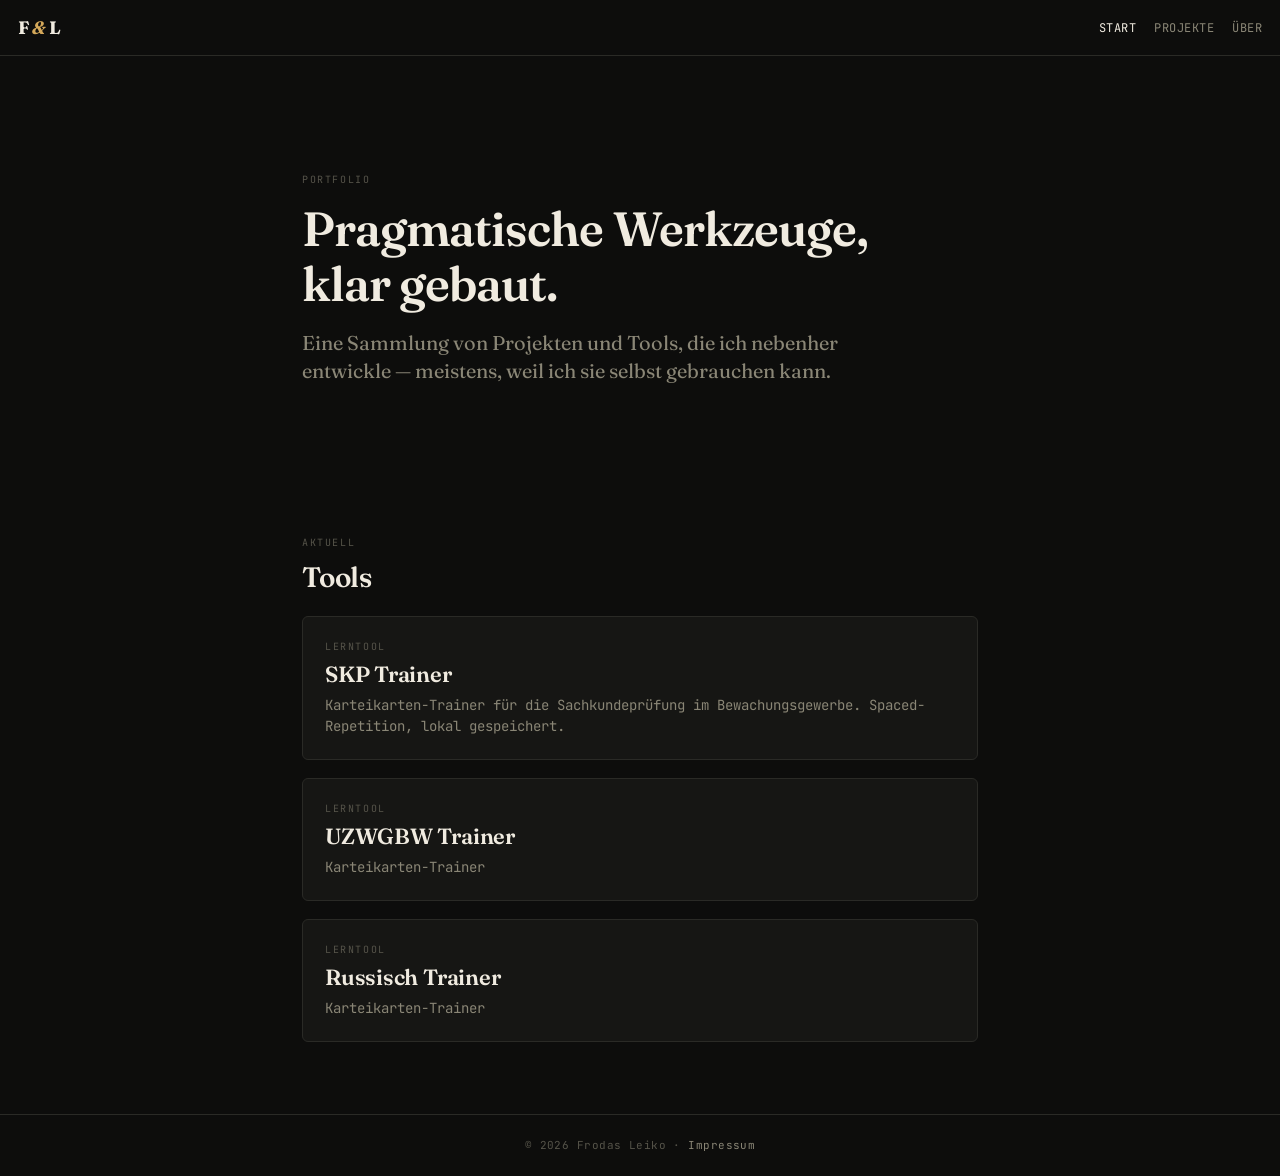
==== index.html @ 2802de83 "Little change on index.html and Added uzwgbw-trainer" ====
<!DOCTYPE html>
<html lang="de">
<head>
  <meta charset="UTF-8">
  <meta name="viewport" content="width=device-width, initial-scale=1.0, viewport-fit=cover">
  <meta name="theme-color" content="#0d0d0c">
  <title>Frodas Leiko — Portfolio</title>
  <meta name="description" content="Portfolio und Tools von Frodas Leiko.">
  <link rel="stylesheet" href="assets/css/main.css">
</head>
<body>

  <header class="site-header">
    <a href="index.html" class="brand">F <span class="ampersand">&amp;</span> L</a>
    <nav class="site-nav">
      <a href="index.html" class="active">Start</a>
      <a href="projects.html">Projekte</a>
      <a href="about.html">Über</a>
    </nav>
  </header>

  <main class="site-main">

    <section class="hero">
      <span class="label">Portfolio</span>
      <h1>Pragmatische Werkzeuge,<br>klar gebaut.</h1>
      <p class="lead">
        Eine Sammlung von Projekten und Tools, die ich nebenher entwickle —
        meistens, weil ich sie selbst gebrauchen kann.
      </p>
    </section>

    <section>
      <span class="label">Aktuell</span>
      <h2 style="margin-top: var(--s-2); margin-bottom: var(--s-5);">Tools</h2>

      <div class="grid grid-3">

        <a href="tools/skp-trainer.html" class="card-link">
          <span class="label">Lerntool</span>
          <h3>SKP Trainer</h3>
          <p>Karteikarten-Trainer für die Sachkundeprüfung im Bewachungsgewerbe. Spaced-Repetition, lokal gespeichert.</p>
        </a>

        <a href="tools/uzwgbw-trainer.html" class="card-link">
          <span class="label">Lerntool</span>
          <h3>UZWGBW Trainer</h3>
          <p>Karteikarten-Trainer</p>
        </a>

        <a href="tools/Russisch_Trainer.html" class="card-link">
          <span class="label">Lerntool</span>
          <h3>Russisch Trainer</h3>
          <p>Karteikarten-Trainer</p>
        </a>
        
      </div>
    </section>

  </main>

  <footer class="site-footer">
    © 2026 Frodas Leiko · <a href="about.html">Impressum</a>
  </footer>

</body>
</html>
---- assets/css/main.css ----
/* ============================================================
   PORTFOLIO — main.css
   Single source of truth für Design-Tokens und Komponenten.
   ============================================================ */

@import url('https://fonts.googleapis.com/css2?family=JetBrains+Mono:wght@400;500;700&family=Fraunces:opsz,wght@9..144,400;9..144,600;9..144,700&display=swap');

/* ============================================================
   1. DESIGN TOKENS
   ============================================================ */
:root {
  /* Farben */
  --bg:         #0d0d0c;
  --bg-card:    #161614;
  --bg-elev:    #1f1f1c;
  --line:       #2a2a26;

  --text:       #f0ebe0;
  --text-dim:   #8a8676;
  --text-faint: #56544a;

  --accent:     #d4a85a;
  --green:      #7fb069;
  --yellow:     #e8b339;
  --red:        #c95a4f;

  /* Typografie */
  --serif: 'Fraunces', Georgia, serif;
  --mono:  'JetBrains Mono', ui-monospace, monospace;

  /* Abstände — 4px-Raster */
  --s-1:  4px;
  --s-2:  8px;
  --s-3:  14px;
  --s-4:  18px;
  --s-5:  22px;
  --s-6:  28px;
  --s-7:  44px;
  --s-8:  72px;

  /* Radien */
  --r-sm: 4px;
  --r-md: 6px;
  --r-lg: 16px;

  /* Layout */
  --content-max: 720px;
  --reading-max: 540px;
}

/* ============================================================
   2. RESET & BASE
   ============================================================ */
*, *::before, *::after {
  box-sizing: border-box;
  margin: 0;
  padding: 0;
  -webkit-tap-highlight-color: transparent;
}

html {
  background: var(--bg);
  color: var(--text);
  font-family: var(--mono);
  font-size: 16px;
  line-height: 1.5;
  -webkit-font-smoothing: antialiased;
  -moz-osx-font-smoothing: grayscale;
}

body {
  min-height: 100vh;
  padding: env(safe-area-inset-top) env(safe-area-inset-right) env(safe-area-inset-bottom) env(safe-area-inset-left);
  display: flex;
  flex-direction: column;
}

img, svg {
  display: block;
  max-width: 100%;
  height: auto;
}

a {
  color: var(--accent);
  text-decoration: none;
  border-bottom: 1px solid transparent;
  transition: border-color 0.15s;
}
a:hover, a:focus {
  border-bottom-color: var(--accent);
}

::selection {
  background: var(--accent);
  color: var(--bg);
}

/* ============================================================
   3. TYPOGRAFIE
   ============================================================ */
h1, h2, h3, h4 {
  font-family: var(--serif);
  font-weight: 600;
  letter-spacing: -0.02em;
  line-height: 1.15;
}

h1 { font-size: clamp(32px, 7vw, 48px); }
h2 { font-size: clamp(24px, 5vw, 28px); }
h3 { font-size: 22px; letter-spacing: -0.01em; }
h4 { font-size: 18px; }

p { margin-bottom: var(--s-3); }
p:last-child { margin-bottom: 0; }

.lead {
  font-family: var(--serif);
  font-size: 20px;
  line-height: 1.4;
  color: var(--text-dim);
  font-weight: 400;
}

.label {
  font-family: var(--mono);
  font-size: 10px;
  font-weight: 400;
  letter-spacing: 0.16em;
  text-transform: uppercase;
  color: var(--text-faint);
}

.tag {
  display: inline-block;
  font-family: var(--mono);
  font-size: 9px;
  font-weight: 400;
  letter-spacing: 0.18em;
  text-transform: uppercase;
  color: var(--accent);
  border: 1px solid var(--accent);
  padding: 3px 8px;
  border-radius: var(--r-sm);
}

.dim { color: var(--text-dim); }
.faint { color: var(--text-faint); }

/* ============================================================
   4. LAYOUT
   ============================================================ */
.site-header {
  display: flex;
  align-items: center;
  justify-content: space-between;
  padding: var(--s-3) var(--s-4);
  border-bottom: 1px solid var(--line);
  flex-shrink: 0;
}

.brand {
  font-family: var(--serif);
  font-weight: 700;
  font-size: 18px;
  letter-spacing: -0.02em;
  color: var(--text);
  border: none;
}
.brand .ampersand {
  color: var(--accent);
  font-style: italic;
}

.site-nav {
  display: flex;
  gap: var(--s-4);
}
.site-nav a {
  font-family: var(--mono);
  font-size: 12px;
  letter-spacing: 0.04em;
  color: var(--text-dim);
  text-transform: uppercase;
  border: none;
}
.site-nav a:hover,
.site-nav a.active {
  color: var(--text);
}

.site-main {
  flex: 1;
  width: 100%;
  max-width: var(--content-max);
  margin: 0 auto;
  padding: var(--s-7) var(--s-5);
}

.site-main.reading {
  max-width: var(--reading-max);
}

.site-footer {
  padding: var(--s-5) var(--s-4);
  border-top: 1px solid var(--line);
  font-size: 11px;
  color: var(--text-faint);
  text-align: center;
  letter-spacing: 0.04em;
}
.site-footer a {
  color: var(--text-dim);
  border: none;
}

section + section {
  margin-top: var(--s-8);
}

/* Hero */
.hero {
  padding: var(--s-7) 0 var(--s-8);
}
.hero .label {
  margin-bottom: var(--s-3);
  display: block;
}
.hero h1 {
  margin-bottom: var(--s-4);
}
.hero .lead {
  max-width: var(--reading-max);
}

/* ============================================================
   5. KOMPONENTEN
   ============================================================ */

/* --- Card --- */
.card {
  background: var(--bg-card);
  border: 1px solid var(--line);
  border-radius: var(--r-md);
  padding: var(--s-5);
}

.card-link {
  display: block;
  background: var(--bg-card);
  border: 1px solid var(--line);
  border-radius: var(--r-md);
  padding: var(--s-5);
  color: var(--text);
  transition: border-color 0.15s, background 0.15s;
}
.card-link:hover,
.card-link:focus {
  border-color: var(--text-dim);
  background: var(--bg-elev);
}

.card-link .label {
  margin-bottom: var(--s-2);
  display: block;
}
.card-link h3 {
  margin-bottom: var(--s-2);
}
.card-link p {
  color: var(--text-dim);
  font-size: 14px;
  line-height: 1.5;
}

/* --- Button --- */
.btn {
  display: inline-block;
  background: var(--accent);
  color: var(--bg);
  border: none;
  padding: var(--s-3) var(--s-5);
  font-family: var(--mono);
  font-size: 14px;
  font-weight: 700;
  letter-spacing: 0.08em;
  text-transform: uppercase;
  border-radius: var(--r-md);
  cursor: pointer;
  text-align: center;
  transition: opacity 0.15s;
}
.btn:active { opacity: 0.8; }
.btn:disabled { opacity: 0.3; cursor: not-allowed; }

.btn-secondary {
  background: transparent;
  color: var(--text);
  border: 1px solid var(--line);
}
.btn-secondary:hover,
.btn-secondary:focus {
  border-color: var(--text-dim);
}

.btn-block { display: block; width: 100%; }

/* --- Chip / Pill --- */
.chip {
  display: inline-block;
  background: transparent;
  border: 1px solid var(--line);
  color: var(--text-dim);
  padding: var(--s-2) var(--s-3);
  font-family: var(--mono);
  font-size: 12px;
  border-radius: var(--r-sm);
  cursor: pointer;
}
.chip.active {
  border-color: var(--accent);
  color: var(--accent);
}

/* --- Input --- */
.input {
  width: 100%;
  background: var(--bg-card);
  border: 1px solid var(--line);
  color: var(--text);
  font-family: var(--mono);
  font-size: 16px;
  padding: var(--s-3) var(--s-4);
  border-radius: var(--r-md);
  outline: none;
  transition: border-color 0.15s;
}
.input:focus { border-color: var(--text-dim); }

/* --- Project Grid --- */
.grid {
  display: grid;
  gap: var(--s-4);
}
.grid-2 { grid-template-columns: 1fr; }

@media (min-width: 640px) {
  .grid-2 { grid-template-columns: 1fr 1fr; }
}

/* --- List --- */
.list-plain {
  list-style: none;
}
.list-plain li {
  padding: var(--s-3) 0;
  border-bottom: 1px solid var(--line);
}
.list-plain li:last-child {
  border-bottom: none;
}

/* --- Inline metadata --- */
.meta {
  display: flex;
  flex-wrap: wrap;
  gap: var(--s-3);
  font-size: 11px;
  color: var(--text-faint);
  text-transform: uppercase;
  letter-spacing: 0.08em;
}

/* ============================================================
   6. UTILITIES
   ============================================================ */
.stack-1 > * + * { margin-top: var(--s-1); }
.stack-2 > * + * { margin-top: var(--s-2); }
.stack-3 > * + * { margin-top: var(--s-3); }
.stack-4 > * + * { margin-top: var(--s-4); }
.stack-5 > * + * { margin-top: var(--s-5); }
.stack-6 > * + * { margin-top: var(--s-6); }

.text-center { text-align: center; }
.hidden { display: none !important; }

/* ============================================================
   7. RESPONSIVE
   ============================================================ */
@media (min-width: 600px) {
  .site-main {
    padding: var(--s-8) var(--s-5);
  }
}
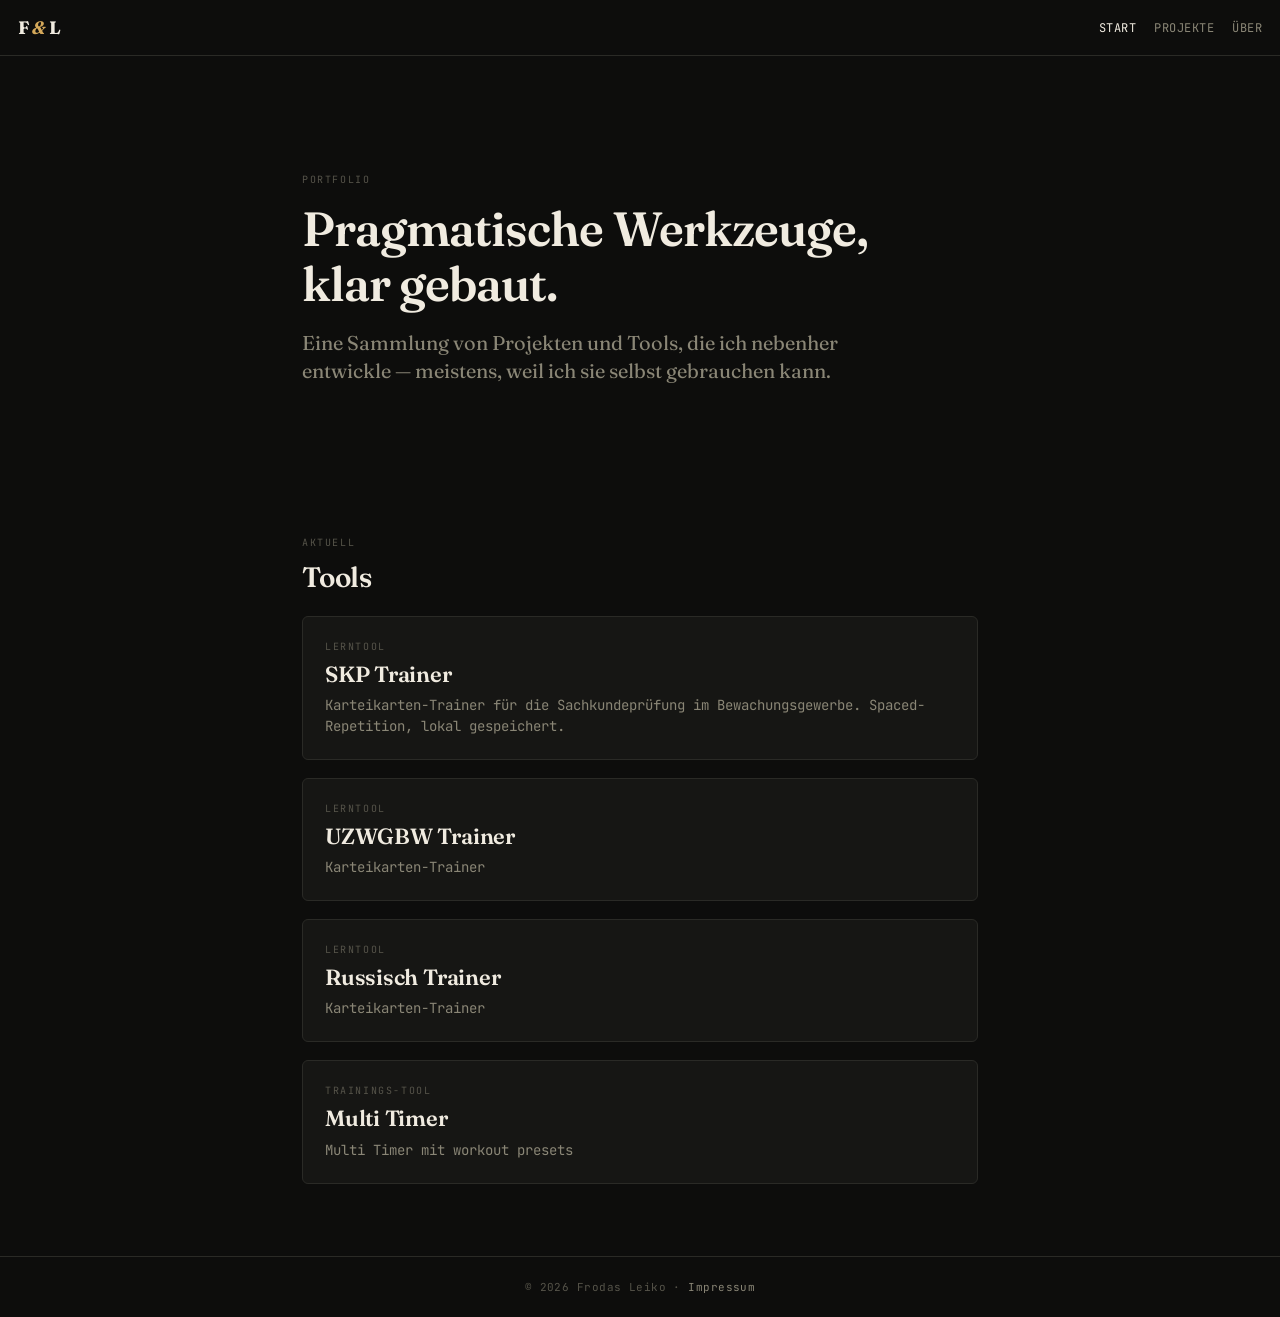
==== commit b50249e7: "Added multi-timer.html. And added to index.html" ====
--- a/index.html
+++ b/index.html
@@ -34,7 +34,7 @@
       <span class="label">Aktuell</span>
       <h2 style="margin-top: var(--s-2); margin-bottom: var(--s-5);">Tools</h2>
 
-      <div class="grid grid-3">
+      <div class="grid grid-4">
 
         <a href="tools/skp-trainer.html" class="card-link">
           <span class="label">Lerntool</span>
@@ -54,6 +54,12 @@
           <p>Karteikarten-Trainer</p>
         </a>
         
+        <a href="tools/multi-timer.html" class="card-link">
+          <span class="label">Trainings-Tool</span>
+          <h3>Multi Timer</h3>
+          <p>Multi Timer mit workout presets</p>
+        </a>
+        
       </div>
     </section>
 
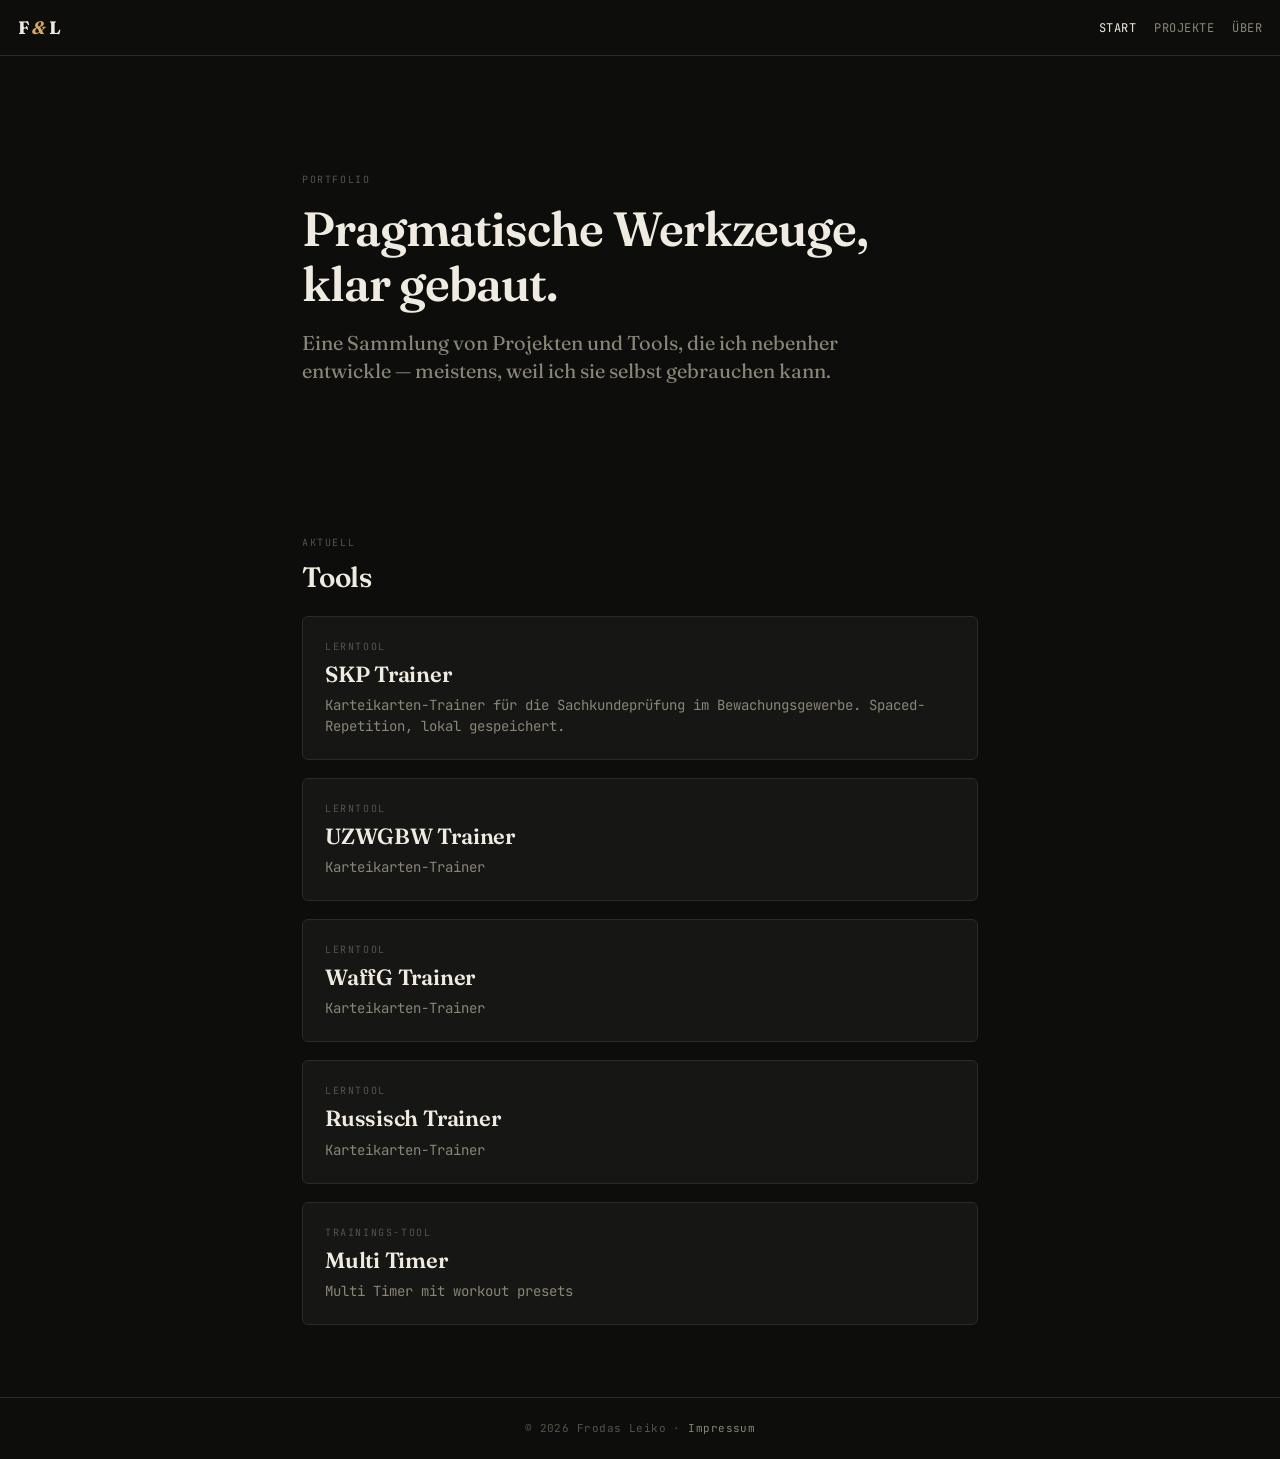
==== commit bc4ee875: "Added waffg-trainer.htmlnand updated index.html." ====
--- a/index.html
+++ b/index.html
@@ -34,7 +34,7 @@
       <span class="label">Aktuell</span>
       <h2 style="margin-top: var(--s-2); margin-bottom: var(--s-5);">Tools</h2>
 
-      <div class="grid grid-4">
+      <div class="grid grid-5">
 
         <a href="tools/skp-trainer.html" class="card-link">
           <span class="label">Lerntool</span>
@@ -45,6 +45,12 @@
         <a href="tools/uzwgbw-trainer.html" class="card-link">
           <span class="label">Lerntool</span>
           <h3>UZWGBW Trainer</h3>
+          <p>Karteikarten-Trainer</p>
+        </a>
+        
+        <a href="tools/waffg-trainer.html" class="card-link">
+          <span class="label">Lerntool</span>
+          <h3>WaffG Trainer</h3>
           <p>Karteikarten-Trainer</p>
         </a>
 
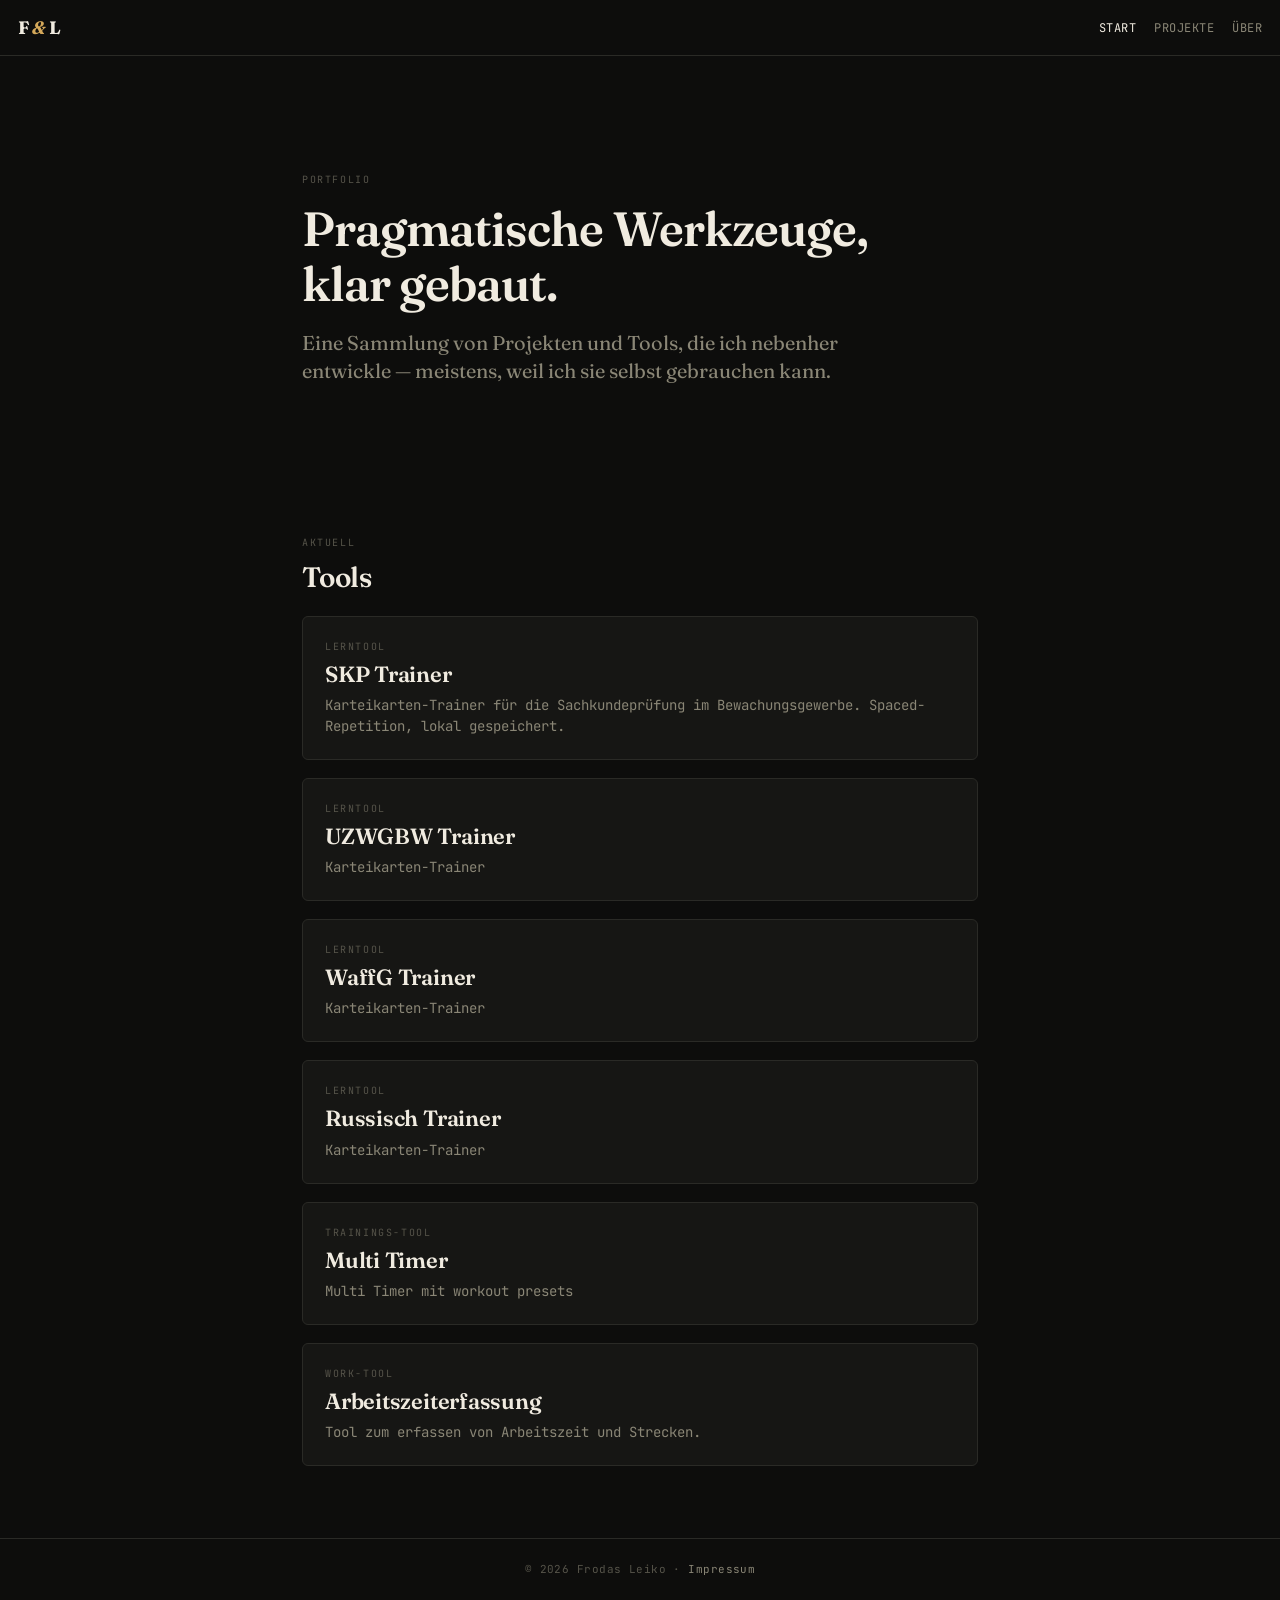
==== commit 88dfe020: "Added arbeitszeiterfassung.html and updated index." ====
--- a/index.html
+++ b/index.html
@@ -34,7 +34,7 @@
       <span class="label">Aktuell</span>
       <h2 style="margin-top: var(--s-2); margin-bottom: var(--s-5);">Tools</h2>
 
-      <div class="grid grid-5">
+      <div class="grid grid-6">
 
         <a href="tools/skp-trainer.html" class="card-link">
           <span class="label">Lerntool</span>
@@ -66,6 +66,12 @@
           <p>Multi Timer mit workout presets</p>
         </a>
         
+        <a href="tools/arbeitszeiterfassung.html" class="card-link">
+          <span class="label">Work-Tool</span>
+          <h3>Arbeitszeiterfassung</h3>
+          <p>Tool zum erfassen von Arbeitszeit und Strecken.</p>
+        </a>
+        
       </div>
     </section>
 
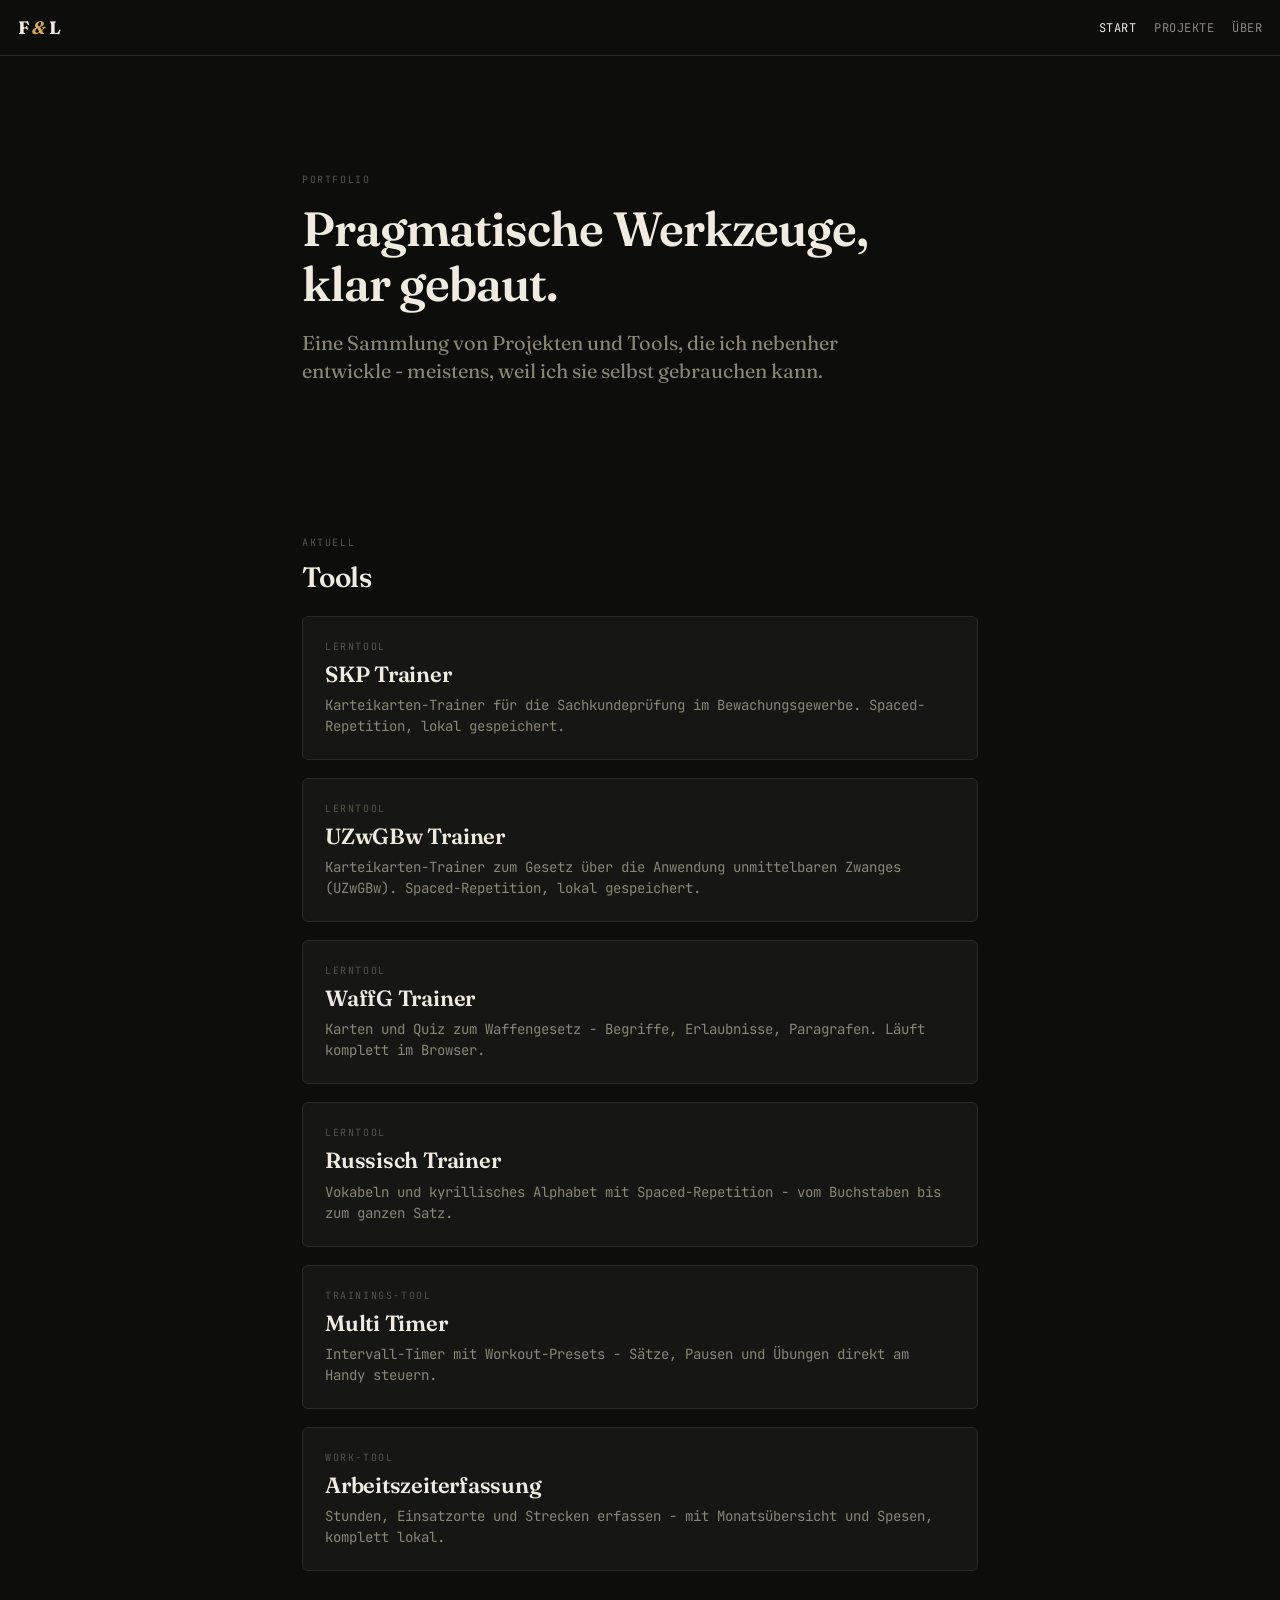
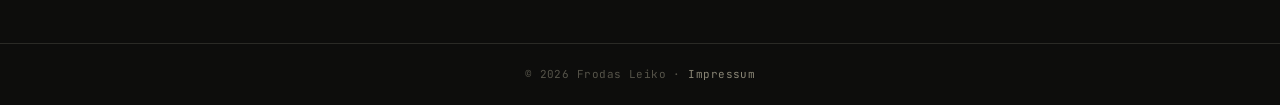
==== commit dc8c7ba6: "Tools in Website integriert, erster Produktiv-Stand - Zurück-Buttons (← zur Startseite) in alle sech" ====
--- a/index.html
+++ b/index.html
@@ -4,7 +4,7 @@
   <meta charset="UTF-8">
   <meta name="viewport" content="width=device-width, initial-scale=1.0, viewport-fit=cover">
   <meta name="theme-color" content="#0d0d0c">
-  <title>Frodas Leiko — Portfolio</title>
+  <title>Frodas Leiko - Portfolio</title>
   <meta name="description" content="Portfolio und Tools von Frodas Leiko.">
   <link rel="stylesheet" href="assets/css/main.css">
 </head>
@@ -25,7 +25,7 @@
       <span class="label">Portfolio</span>
       <h1>Pragmatische Werkzeuge,<br>klar gebaut.</h1>
       <p class="lead">
-        Eine Sammlung von Projekten und Tools, die ich nebenher entwickle —
+        Eine Sammlung von Projekten und Tools, die ich nebenher entwickle -
         meistens, weil ich sie selbst gebrauchen kann.
       </p>
     </section>
@@ -44,32 +44,32 @@
 
         <a href="tools/uzwgbw-trainer.html" class="card-link">
           <span class="label">Lerntool</span>
-          <h3>UZWGBW Trainer</h3>
-          <p>Karteikarten-Trainer</p>
+          <h3>UZwGBw Trainer</h3>
+          <p>Karteikarten-Trainer zum Gesetz über die Anwendung unmittelbaren Zwanges (UZwGBw). Spaced-Repetition, lokal gespeichert.</p>
         </a>
         
         <a href="tools/waffg-trainer.html" class="card-link">
           <span class="label">Lerntool</span>
           <h3>WaffG Trainer</h3>
-          <p>Karteikarten-Trainer</p>
+          <p>Karten und Quiz zum Waffengesetz - Begriffe, Erlaubnisse, Paragrafen. Läuft komplett im Browser.</p>
         </a>
 
-        <a href="tools/Russisch_Trainer.html" class="card-link">
+        <a href="tools/russisch-trainer.html" class="card-link">
           <span class="label">Lerntool</span>
           <h3>Russisch Trainer</h3>
-          <p>Karteikarten-Trainer</p>
+          <p>Vokabeln und kyrillisches Alphabet mit Spaced-Repetition - vom Buchstaben bis zum ganzen Satz.</p>
         </a>
         
         <a href="tools/multi-timer.html" class="card-link">
           <span class="label">Trainings-Tool</span>
           <h3>Multi Timer</h3>
-          <p>Multi Timer mit workout presets</p>
+          <p>Intervall-Timer mit Workout-Presets - Sätze, Pausen und Übungen direkt am Handy steuern.</p>
         </a>
         
         <a href="tools/arbeitszeiterfassung.html" class="card-link">
           <span class="label">Work-Tool</span>
           <h3>Arbeitszeiterfassung</h3>
-          <p>Tool zum erfassen von Arbeitszeit und Strecken.</p>
+          <p>Stunden, Einsatzorte und Strecken erfassen - mit Monatsübersicht und Spesen, komplett lokal.</p>
         </a>
         
       </div>
@@ -78,7 +78,7 @@
   </main>
 
   <footer class="site-footer">
-    © 2026 Frodas Leiko · <a href="about.html">Impressum</a>
+    © 2026 Frodas Leiko · <a href="about.html#impressum">Impressum</a>
   </footer>
 
 </body>
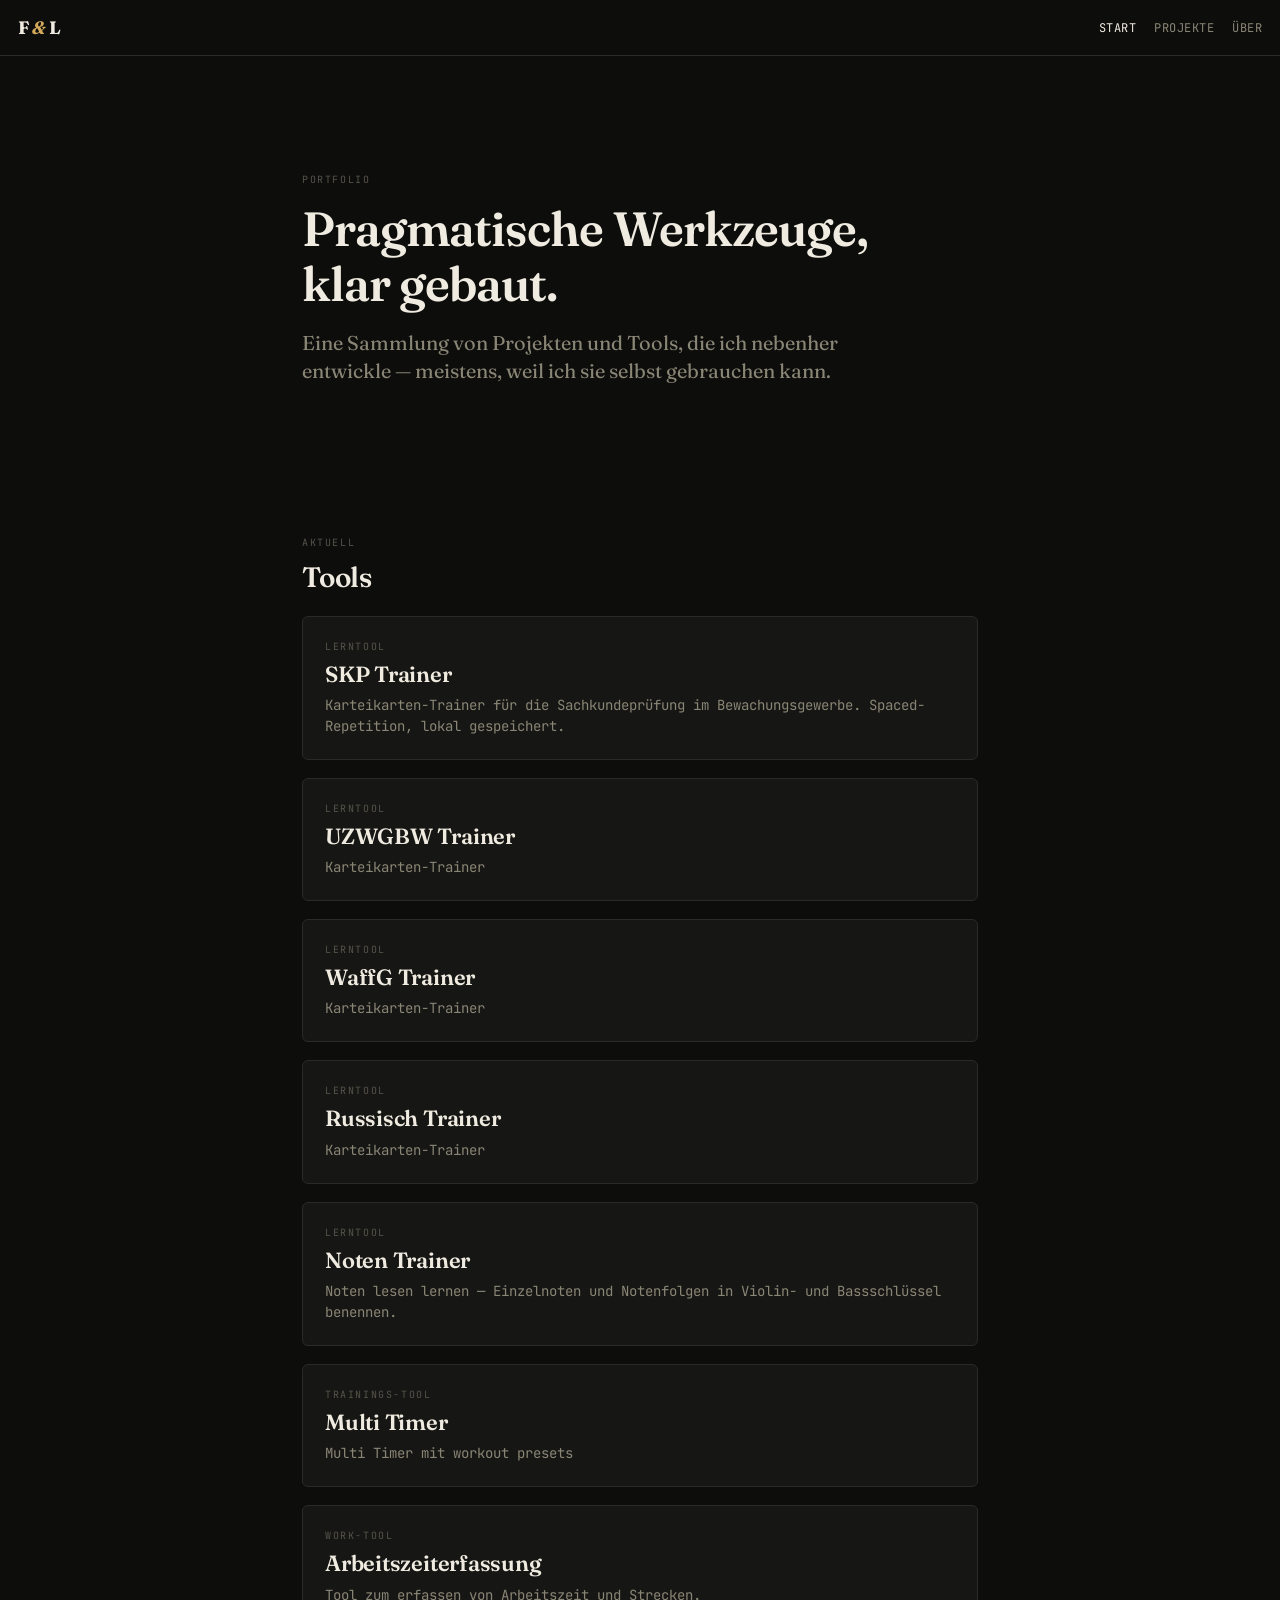
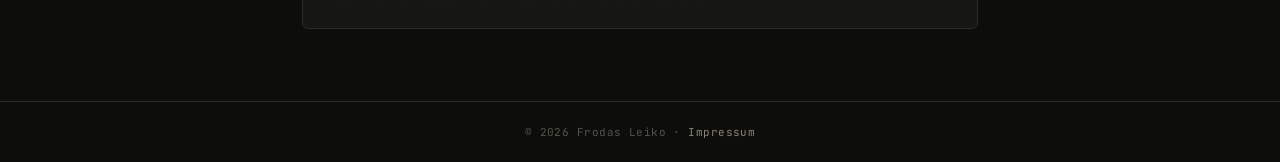
==== commit a72205d3: "added noten-trainer.html" ====
--- a/index.html
+++ b/index.html
@@ -4,7 +4,7 @@
   <meta charset="UTF-8">
   <meta name="viewport" content="width=device-width, initial-scale=1.0, viewport-fit=cover">
   <meta name="theme-color" content="#0d0d0c">
-  <title>Frodas Leiko - Portfolio</title>
+  <title>Frodas Leiko — Portfolio</title>
   <meta name="description" content="Portfolio und Tools von Frodas Leiko.">
   <link rel="stylesheet" href="assets/css/main.css">
 </head>
@@ -25,7 +25,7 @@
       <span class="label">Portfolio</span>
       <h1>Pragmatische Werkzeuge,<br>klar gebaut.</h1>
       <p class="lead">
-        Eine Sammlung von Projekten und Tools, die ich nebenher entwickle -
+        Eine Sammlung von Projekten und Tools, die ich nebenher entwickle —
         meistens, weil ich sie selbst gebrauchen kann.
       </p>
     </section>
@@ -44,32 +44,38 @@
 
         <a href="tools/uzwgbw-trainer.html" class="card-link">
           <span class="label">Lerntool</span>
-          <h3>UZwGBw Trainer</h3>
-          <p>Karteikarten-Trainer zum Gesetz über die Anwendung unmittelbaren Zwanges (UZwGBw). Spaced-Repetition, lokal gespeichert.</p>
+          <h3>UZWGBW Trainer</h3>
+          <p>Karteikarten-Trainer</p>
         </a>
         
         <a href="tools/waffg-trainer.html" class="card-link">
           <span class="label">Lerntool</span>
           <h3>WaffG Trainer</h3>
-          <p>Karten und Quiz zum Waffengesetz - Begriffe, Erlaubnisse, Paragrafen. Läuft komplett im Browser.</p>
+          <p>Karteikarten-Trainer</p>
         </a>
 
-        <a href="tools/russisch-trainer.html" class="card-link">
+        <a href="tools/Russisch_Trainer.html" class="card-link">
           <span class="label">Lerntool</span>
           <h3>Russisch Trainer</h3>
-          <p>Vokabeln und kyrillisches Alphabet mit Spaced-Repetition - vom Buchstaben bis zum ganzen Satz.</p>
+          <p>Karteikarten-Trainer</p>
+        </a>
+
+        <a href="tools/noten-trainer.html" class="card-link">
+          <span class="label">Lerntool</span>
+          <h3>Noten Trainer</h3>
+          <p>Noten lesen lernen — Einzelnoten und Notenfolgen in Violin- und Bassschlüssel benennen.</p>
         </a>
         
         <a href="tools/multi-timer.html" class="card-link">
           <span class="label">Trainings-Tool</span>
           <h3>Multi Timer</h3>
-          <p>Intervall-Timer mit Workout-Presets - Sätze, Pausen und Übungen direkt am Handy steuern.</p>
+          <p>Multi Timer mit workout presets</p>
         </a>
         
         <a href="tools/arbeitszeiterfassung.html" class="card-link">
           <span class="label">Work-Tool</span>
           <h3>Arbeitszeiterfassung</h3>
-          <p>Stunden, Einsatzorte und Strecken erfassen - mit Monatsübersicht und Spesen, komplett lokal.</p>
+          <p>Tool zum erfassen von Arbeitszeit und Strecken.</p>
         </a>
         
       </div>
@@ -78,7 +84,7 @@
   </main>
 
   <footer class="site-footer">
-    © 2026 Frodas Leiko · <a href="about.html#impressum">Impressum</a>
+    © 2026 Frodas Leiko · <a href="about.html">Impressum</a>
   </footer>
 
 </body>
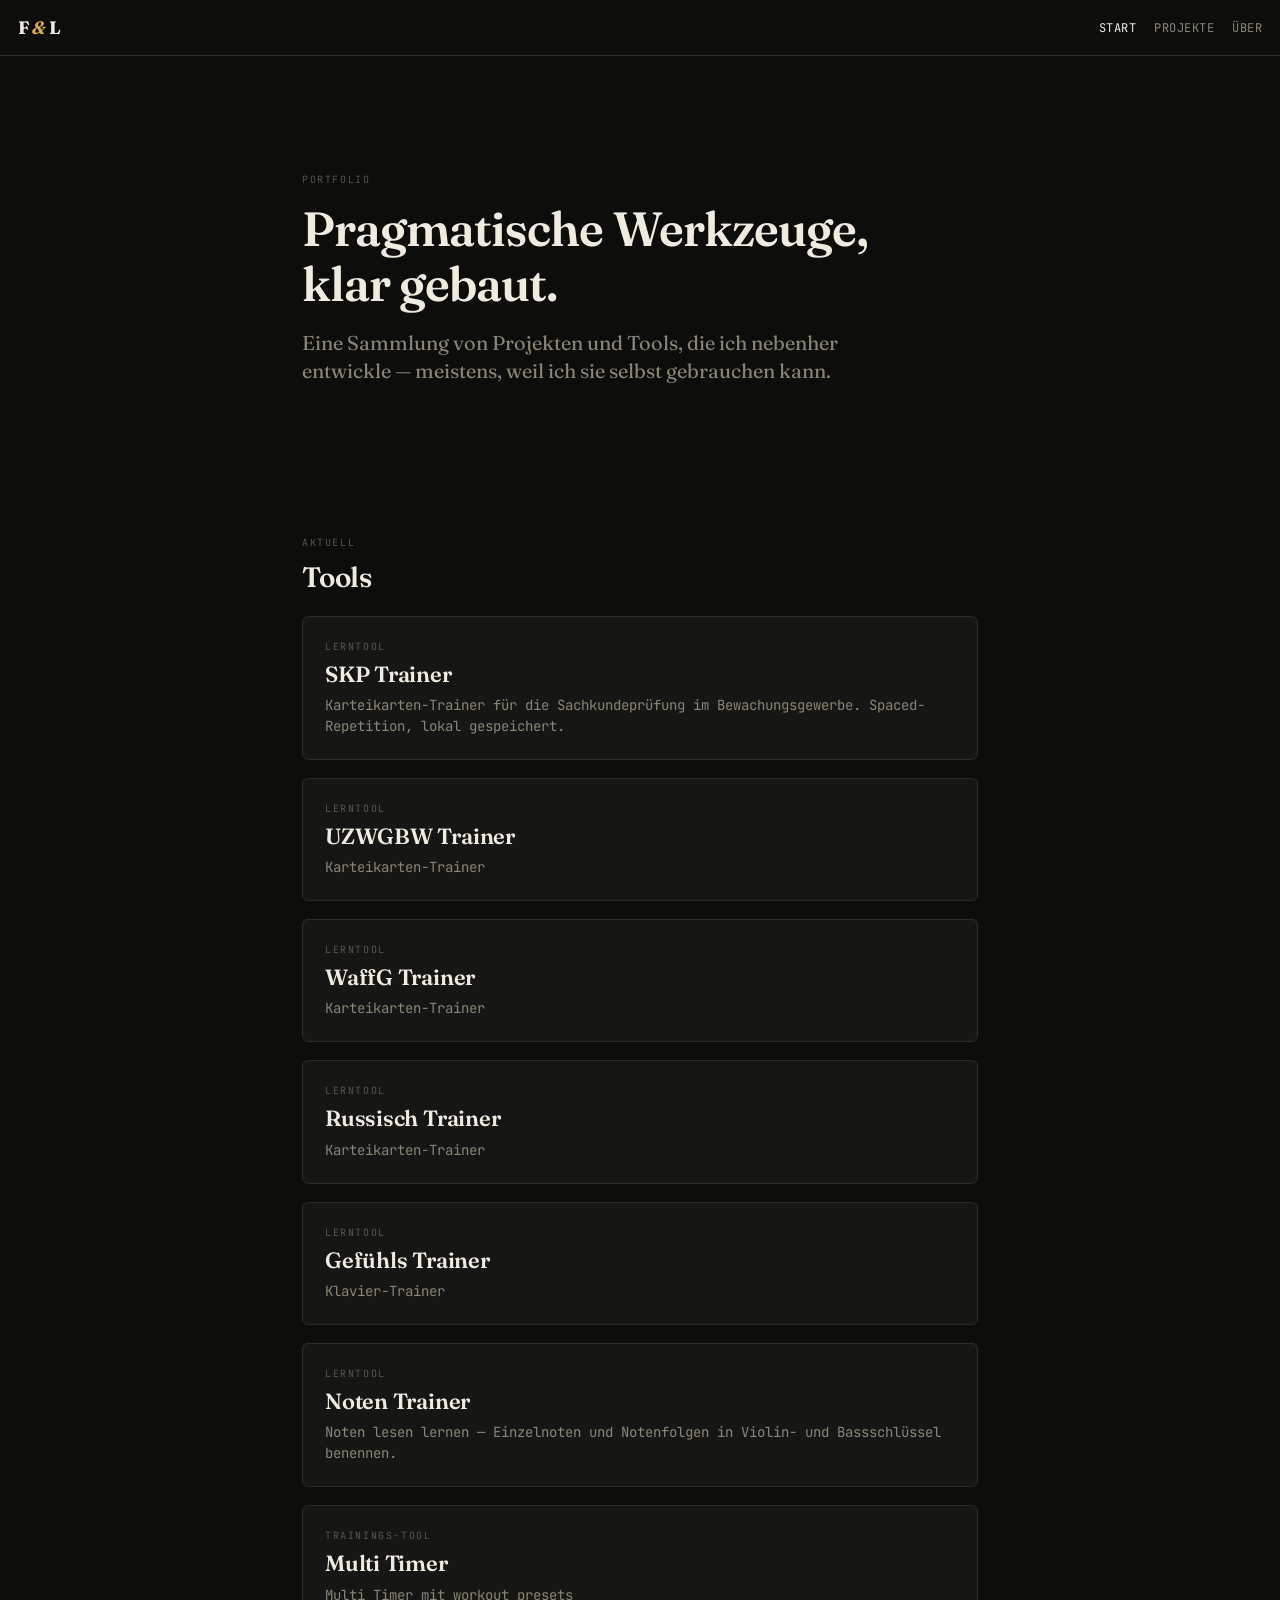
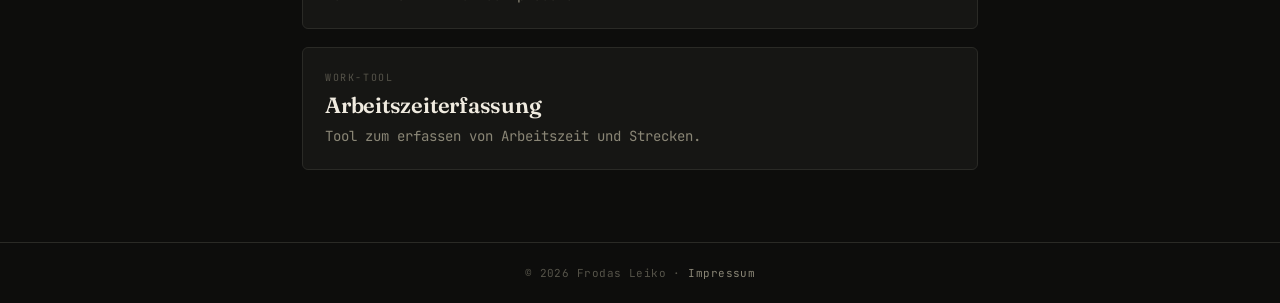
==== commit a0049ed9: "update" ====
--- a/index.html
+++ b/index.html
@@ -54,10 +54,16 @@
           <p>Karteikarten-Trainer</p>
         </a>
 
-        <a href="tools/Russisch_Trainer.html" class="card-link">
+        <a href="tools/russisch-trainer.html" class="card-link">
           <span class="label">Lerntool</span>
           <h3>Russisch Trainer</h3>
           <p>Karteikarten-Trainer</p>
+        </a>
+        
+        <a href="tools/tonart-trainer.html" class="card-link">
+          <span class="label">Lerntool</span>
+          <h3>Gefühls Trainer</h3>
+          <p>Klavier-Trainer</p>
         </a>
 
         <a href="tools/noten-trainer.html" class="card-link">
